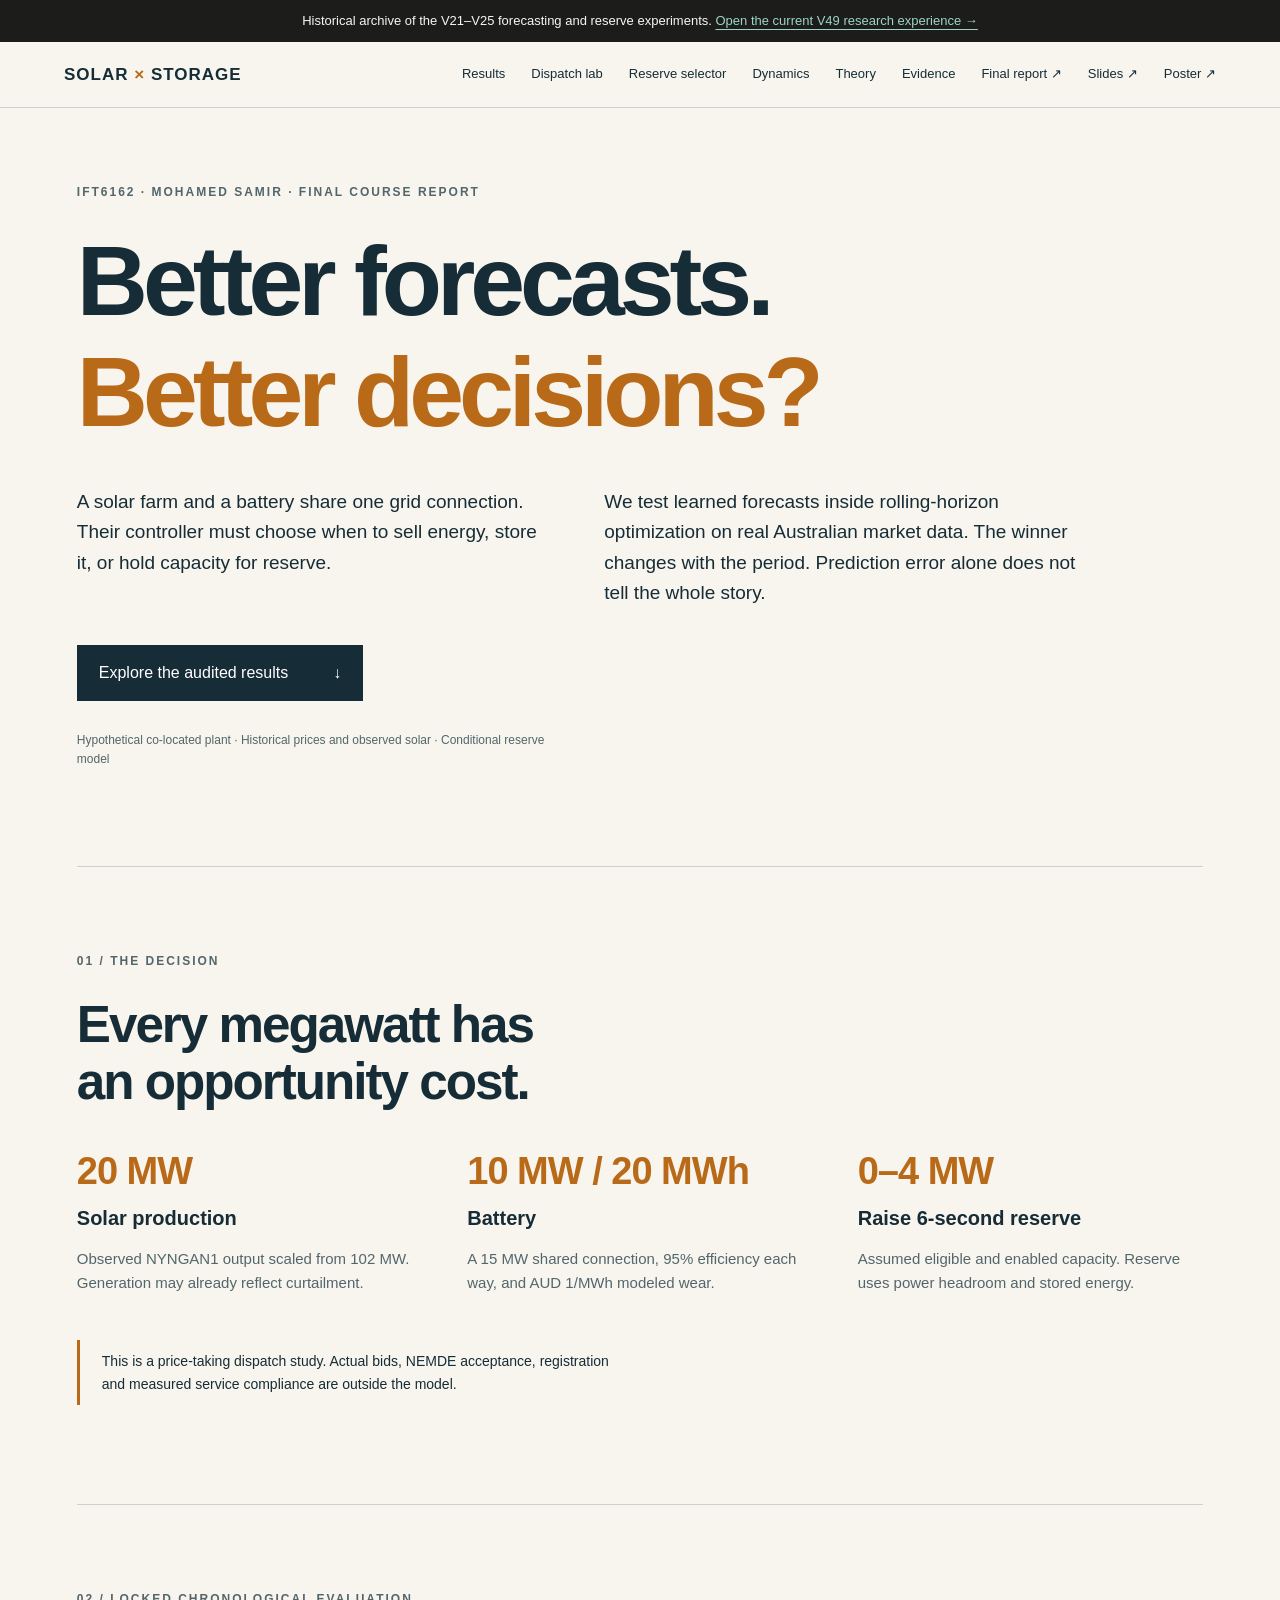
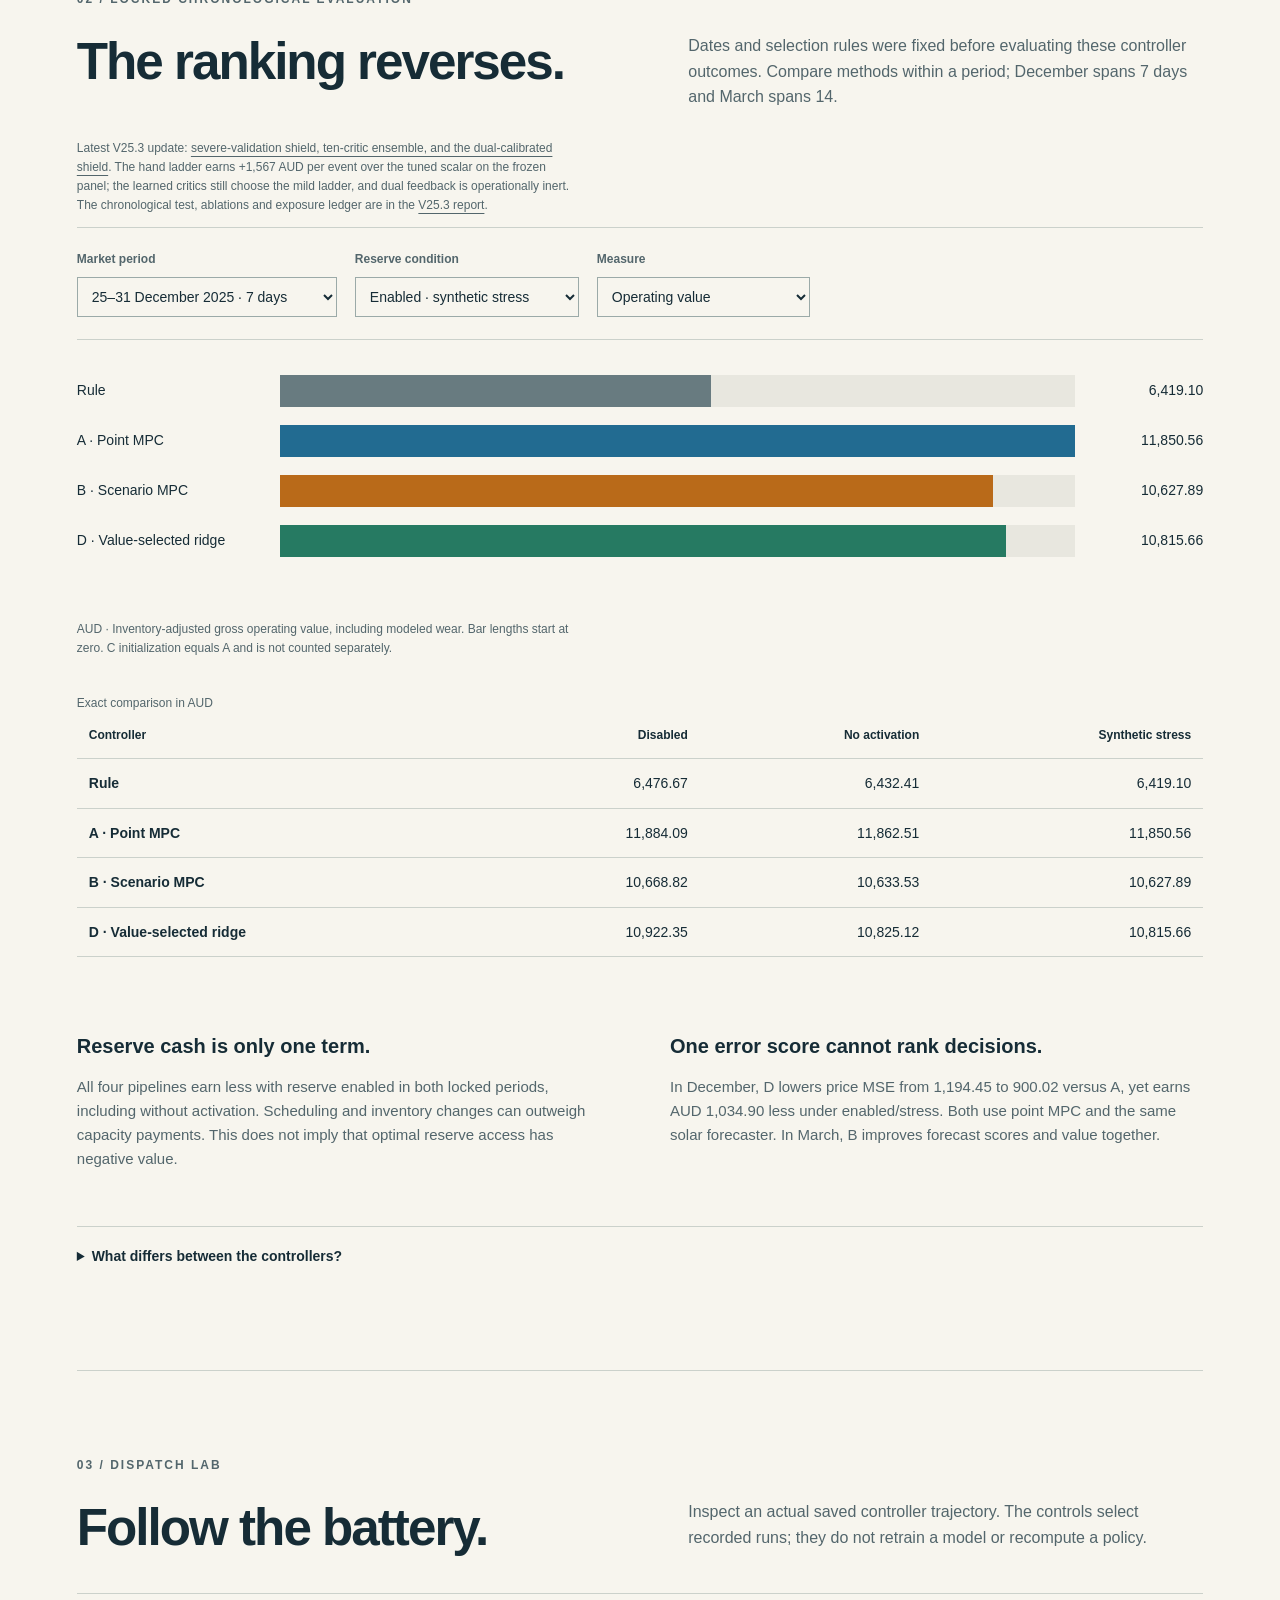
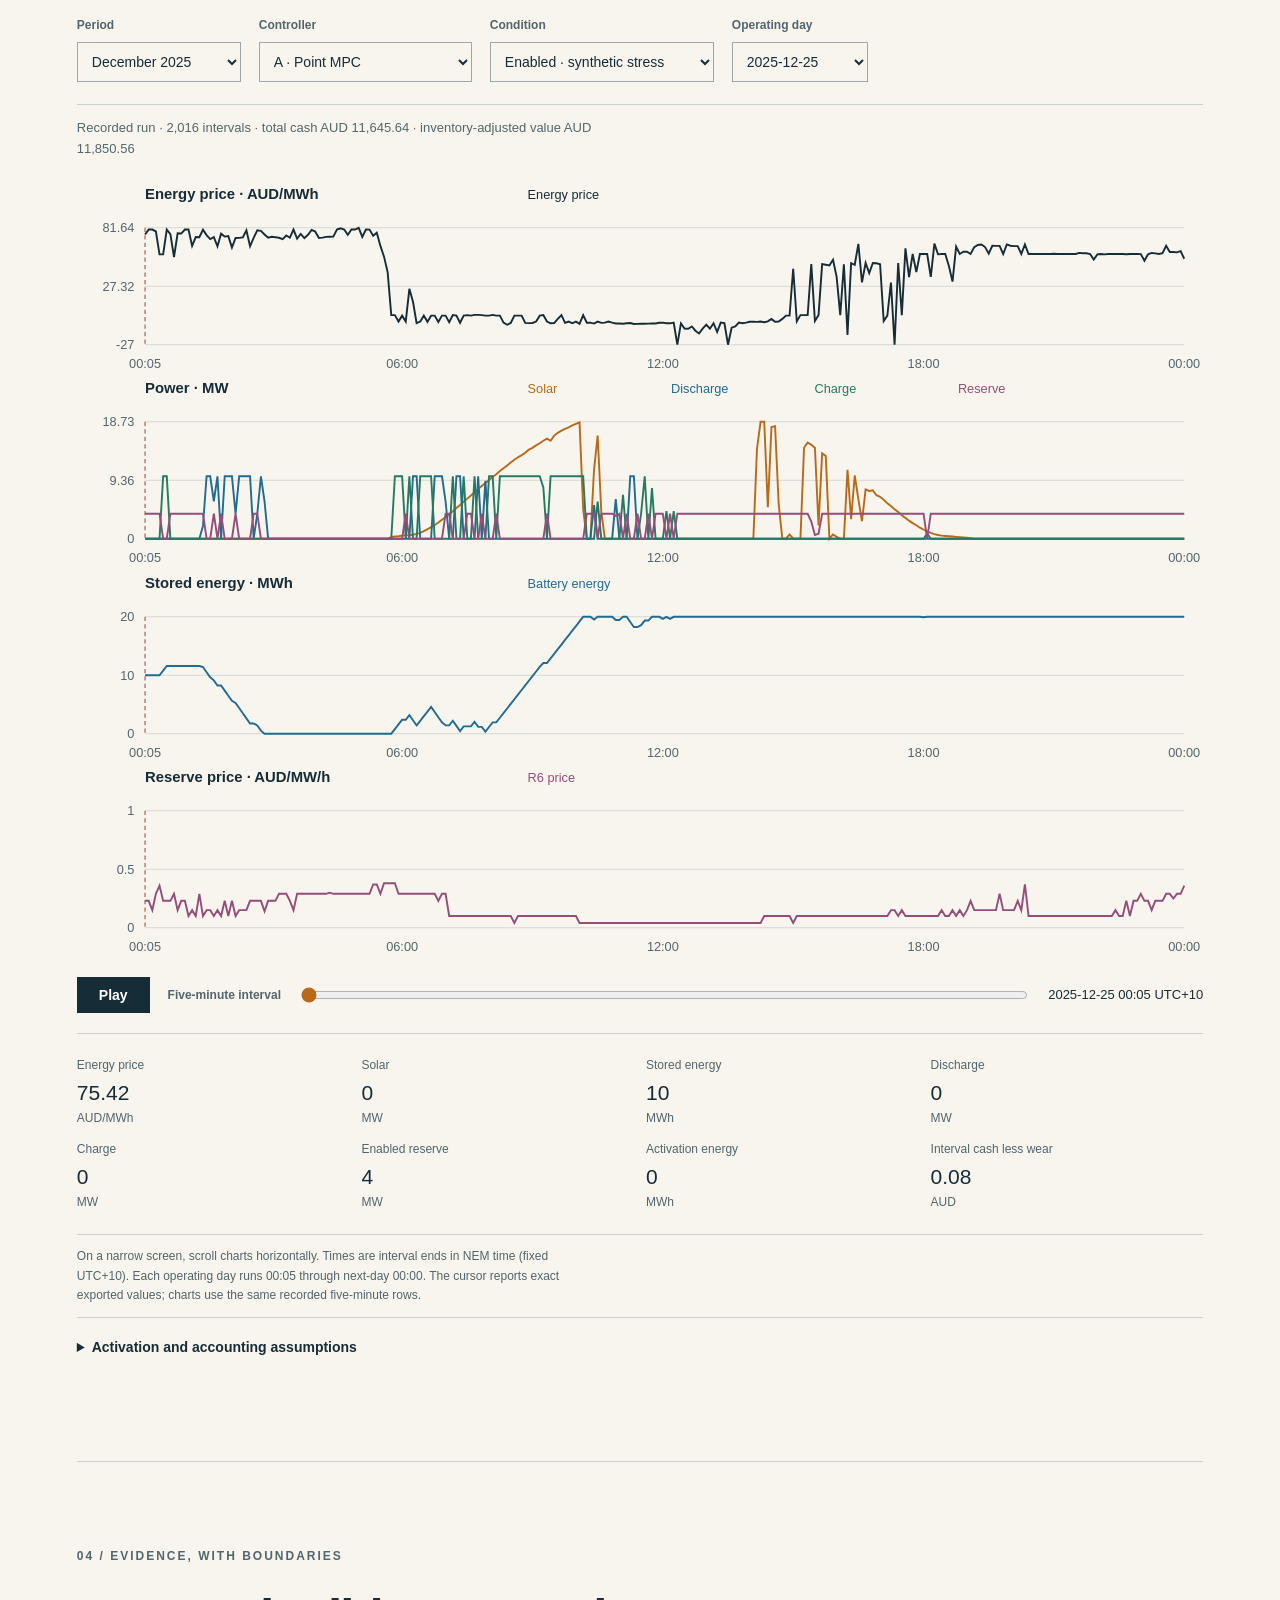
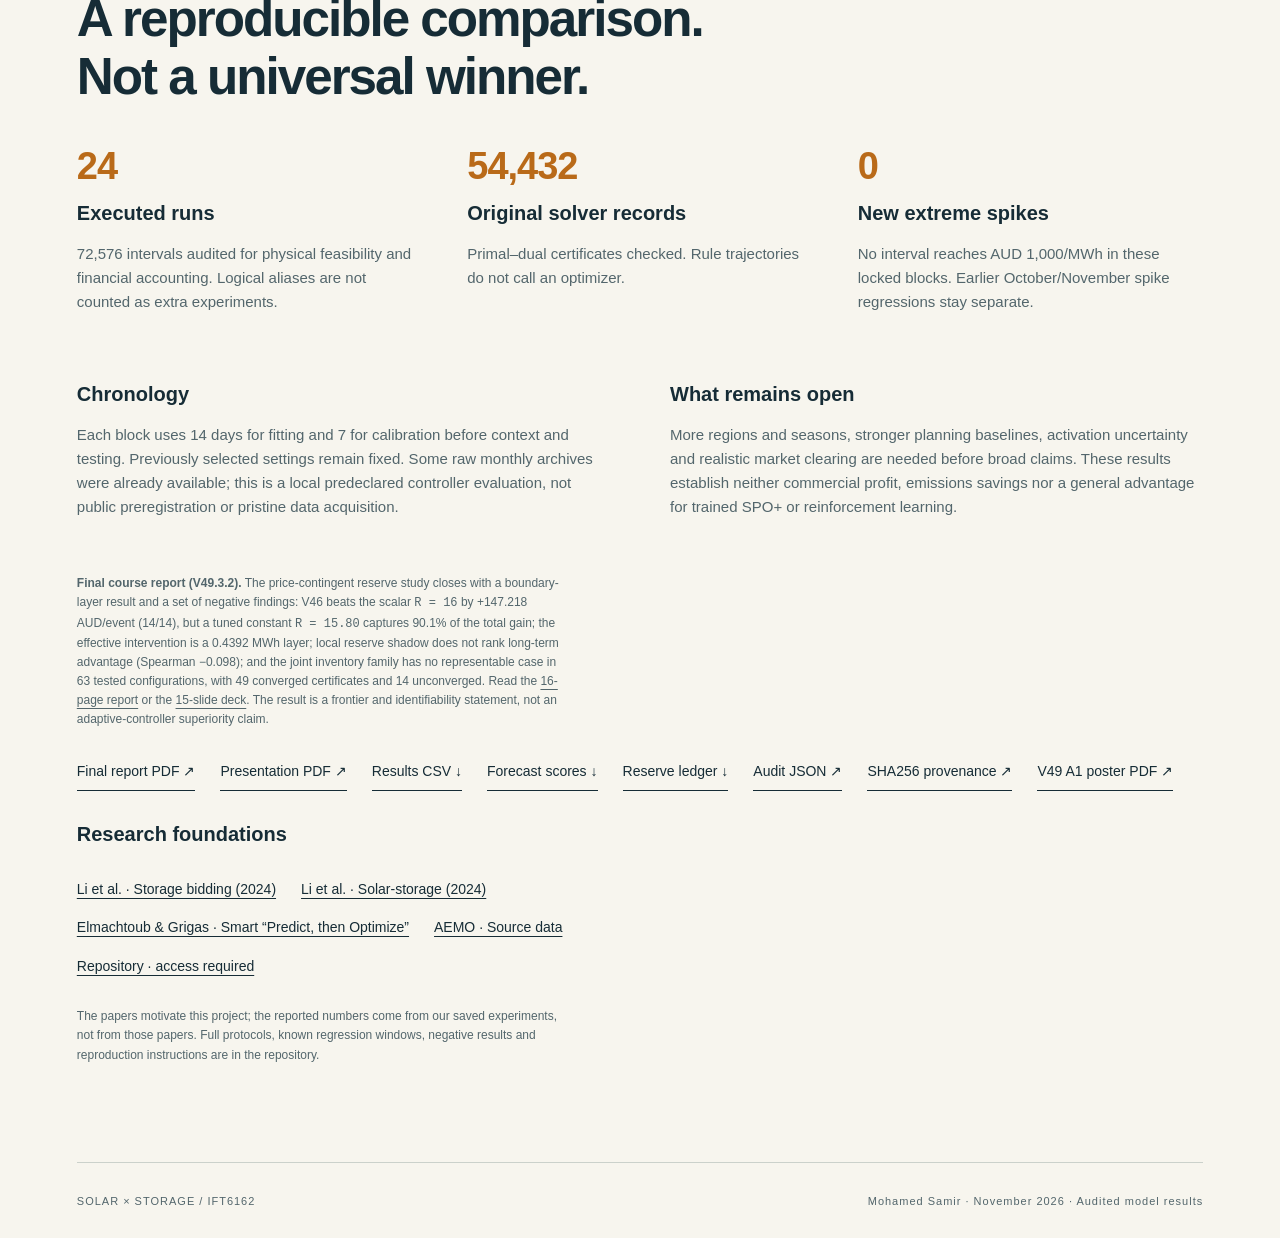
==== archive.html @ 6bae29d2 "V49.3.2 interactive research site" ====
<!doctype html>
<html lang="en">
<head><meta charset="utf-8"><meta name="viewport" content="width=device-width, initial-scale=1"><meta name="description" content="An audited study of solar and battery decisions under market uncertainty, with interactive results, a reserve selector, a dynamics lab and five-minute dispatch replay."><title>Archive — Solar × Storage</title><link rel="icon" href="data:image/svg+xml,%3Csvg xmlns='http://www.w3.org/2000/svg' viewBox='0 0 64 64'%3E%3Crect width='64' height='64' rx='10' fill='%23162c36'/%3E%3Ccircle cx='32' cy='32' r='15' fill='none' stroke='%23b96a19' stroke-width='5'/%3E%3Cpath d='M32 12v8M32 44v8M12 32h8M44 32h8' stroke='%23f7f5ee' stroke-width='4'/%3E%3C/svg%3E"><link rel="stylesheet" href="style.css"><script defer src="app.js"></script></head>
<body>
<div style="background:#1c1c1a;color:#f7f6f3;padding:12px 22px;font:13px/1.4 Helvetica,Arial,sans-serif;text-align:center">Historical archive of the V21–V25 forecasting and reserve experiments. <a href="index.html" style="color:#9ed3c8;text-decoration:underline">Open the current V49 research experience →</a></div>
<header><a class="wordmark" href="#">SOLAR <span>×</span> STORAGE</a><nav aria-label="Main"><a href="#results">Results</a><a href="#replay">Dispatch lab</a><a href="reserve_selector.html">Reserve selector</a><a href="dynamics.html">Dynamics</a><a href="theory.html">Theory</a><a href="#protocol">Evidence</a><a href="downloads/final_report.pdf">Final report ↗</a><a href="downloads/presentation.pdf">Slides ↗</a><a href="downloads/solar-storage-poster.pdf">Poster ↗</a></nav></header>
<main>
<section class="hero"><p class="eyebrow">IFT6162 · Mohamed Samir · Final course report</p><h1>Better forecasts.<br><em>Better decisions?</em></h1><div class="intro"><p>A solar farm and a battery share one grid connection. Their controller must choose when to sell energy, store it, or hold capacity for reserve.</p><p>We test learned forecasts inside rolling-horizon optimization on real Australian market data. The winner changes with the period. Prediction error alone does not tell the whole story.</p></div><a class="button" href="#results">Explore the audited results <span>↓</span></a><p class="caption">Hypothetical co-located plant · Historical prices and observed solar · Conditional reserve model</p></section>
<section class="question"><p class="eyebrow">01 / The decision</p><h2>Every megawatt has<br>an opportunity cost.</h2><div class="three"><article><span class="number">20 MW</span><h3>Solar production</h3><p>Observed NYNGAN1 output scaled from 102 MW. Generation may already reflect curtailment.</p></article><article><span class="number">10 MW / 20 MWh</span><h3>Battery</h3><p>A 15 MW shared connection, 95% efficiency each way, and AUD 1/MWh modeled wear.</p></article><article><span class="number">0–4 MW</span><h3>Raise 6-second reserve</h3><p>Assumed eligible and enabled capacity. Reserve uses power headroom and stored energy.</p></article></div><p class="note">This is a price-taking dispatch study. Actual bids, NEMDE acceptance, registration and measured service compliance are outside the model.</p></section>
<section id="results"><p class="eyebrow">02 / Locked chronological evaluation</p><div class="sectionhead"><h2>The ranking reverses.</h2><p>Dates and selection rules were fixed before evaluating these controller outcomes. Compare methods within a period; December spans 7 days and March spans 14.</p></div><p class="caption">Latest V25.3 update: <a href="theory.html">severe-validation shield, ten-critic ensemble, and the dual-calibrated shield</a>. The hand ladder earns +1,567 AUD per event over the tuned scalar on the frozen panel; the learned critics still choose the mild ladder, and dual feedback is operationally inert. The chronological test, ablations and exposure ledger are in the <a href="https://github.com/mohamedsamirx/RL_Final_Project/blob/main/reports/v25_3/README.md">V25.3 report</a>.</p>
<div class="controls"><label>Market period<select id="period"><option value="december_confirmatory">25–31 December 2025 · 7 days</option><option value="march_confirmatory">15–28 March 2026 · 14 days</option></select></label><label>Reserve condition<select id="condition"><option value="on_stress_value_aud">Enabled · synthetic stress</option><option value="on_none_value_aud">Enabled · no activation</option><option value="off_value_aud">Disabled</option></select></label><label>Measure<select id="measure"><option value="value">Operating value</option><option value="effect">Enabled minus disabled</option></select></label></div>
<div id="resultChart" class="resultchart" aria-label="Controller operating value comparison"></div><p class="caption" id="resultCaption"></p><div class="scroll"><table id="resultTable"><caption>Exact comparison in AUD</caption><thead><tr><th scope="col">Controller</th><th scope="col">Disabled</th><th scope="col">No activation</th><th scope="col">Synthetic stress</th></tr></thead><tbody></tbody></table></div>
<div class="findings"><article><h3>Reserve cash is only one term.</h3><p>All four pipelines earn less with reserve enabled in both locked periods, including without activation. Scheduling and inventory changes can outweigh capacity payments. This does not imply that optimal reserve access has negative value.</p></article><article><h3>One error score cannot rank decisions.</h3><p>In December, D lowers price MSE from 1,194.45 to 900.02 versus A, yet earns AUD 1,034.90 less under enabled/stress. Both use point MPC and the same solar forecaster. In March, B improves forecast scores and value together.</p></article></div>
<details><summary>What differs between the controllers?</summary><dl><dt>Rule</dt><dd>Training-price quantile rule (0.4 / 0.6), with idle reserve.</dd><dt>A · Point MPC</dt><dd>Ridge price forecast (α = 100), deterministic rolling-horizon MILP.</dd><dt>B · Scenario MPC</dt><dd>Eight joint energy/reserve/solar scenarios, ensemble copula coupling, CVaR α = 0.75 and risk weight 0.25. Fully matured residuals update causally.</dd><dt>D · Value-selected ridge</dt><dd>Price ridge α = 10,000, selected using earlier September validation value; same point planner and solar forecaster as A.</dd><dt>C · SPO+ selection</dt><dd>The predeclared three-seed selector chose initialization. All seeds equal A here, with zero new gradient updates. C is an alias, not an independent success for trained decision-focused learning.</dd></dl><p>All planners replan every five minutes with a six-hour horizon. A/B compares complete pipelines, including centering and risk; it does not isolate probabilistic information alone.</p></details></section>
<section id="replay"><p class="eyebrow">03 / Dispatch lab</p><div class="sectionhead"><h2>Follow the battery.</h2><p>Inspect an actual saved controller trajectory. The controls select recorded runs; they do not retrain a model or recompute a policy.</p></div><div class="controls"><label>Period<select id="replayPeriod"><option value="december_confirmatory">December 2025</option><option value="march_confirmatory">March 2026</option></select></label><label>Controller<select id="controller"><option value="A_point">A · Point MPC</option><option value="B_scenario">B · Scenario MPC</option><option value="D_value_ridge">D · Value-selected ridge</option><option value="rule">Rule</option></select></label><label>Condition<select id="replayCase"><option value="on_synthetic_stress">Enabled · synthetic stress</option><option value="on_none">Enabled · no activation</option><option value="off_none">Reserve disabled</option></select></label><label>Operating day<select id="day"></select></label></div><p id="loading" role="status" aria-live="polite"></p><div id="charts" class="charts"></div><div class="scrub"><button id="play" type="button" aria-label="Play recorded dispatch">Play</button><label for="step">Five-minute interval</label><input id="step" type="range" min="0" max="287" value="0"><output id="clock" for="step"></output></div><div id="readout" class="readout" aria-live="off"></div><p class="caption">On a narrow screen, scroll charts horizontally. Times are interval ends in NEM time (fixed UTC+10). Each operating day runs 00:05 through next-day 00:00. The cursor reports exact exported values; charts use the same recorded five-minute rows.</p><details><summary>Activation and accounting assumptions</summary><p>Synthetic stress calls the full enabled reserve for 300 seconds at interval-ending 12:00, 12:05 and 12:10, plus 57 full-power-equivalent seconds at 18:00. This is a constructed stress pattern, not historical activation or an estimated contingency rate.</p><p>Activation energy enters export and energy cash once, reduces stored energy through discharge efficiency, and incurs wear. Capacity payment is reserve price × enabled MW × 1/12 hour. The 300-second energy guard is a conservative model envelope, not a claim about mandatory R6 sustain duration.</p><p>Operating value = energy cash + reserve capacity cash − modeled wear + terminal inventory change valued at a common training-median price within each block. Capex, network loss factors, recovery charges, PFR/FPP and detailed aging are excluded.</p></details></section>
<section id="protocol"><p class="eyebrow">04 / Evidence, with boundaries</p><h2>A reproducible comparison.<br>Not a universal winner.</h2><div class="three"><article><span class="number">24</span><h3>Executed runs</h3><p>72,576 intervals audited for physical feasibility and financial accounting. Logical aliases are not counted as extra experiments.</p></article><article><span class="number">54,432</span><h3>Original solver records</h3><p>Primal–dual certificates checked. Rule trajectories do not call an optimizer.</p></article><article><span class="number">0</span><h3>New extreme spikes</h3><p>No interval reaches AUD 1,000/MWh in these locked blocks. Earlier October/November spike regressions stay separate.</p></article></div><div class="findings"><article><h3>Chronology</h3><p>Each block uses 14 days for fitting and 7 for calibration before context and testing. Previously selected settings remain fixed. Some raw monthly archives were already available; this is a local predeclared controller evaluation, not public preregistration or pristine data acquisition.</p></article><article><h3>What remains open</h3><p>More regions and seasons, stronger planning baselines, activation uncertainty and realistic market clearing are needed before broad claims. These results establish neither commercial profit, emissions savings nor a general advantage for trained SPO+ or reinforcement learning.</p></article></div>
<p class="caption"><strong>Final course report (V49.3.2).</strong> The price-contingent reserve study closes with a boundary-layer result and a set of negative findings: V46 beats the scalar <code>R = 16</code> by +147.218 AUD/event (14/14), but a tuned constant <code>R = 15.80</code> captures 90.1% of the total gain; the effective intervention is a 0.4392 MWh layer; local reserve shadow does not rank long-term advantage (Spearman −0.098); and the joint inventory family has no representable case in 63 tested configurations, with 49 converged certificates and 14 unconverged. Read the <a href="downloads/final_report.pdf">16-page report</a> or the <a href="downloads/presentation.pdf">15-slide deck</a>. The result is a frontier and identifiability statement, not an adaptive-controller superiority claim.</p>
<div class="downloads"><a href="downloads/final_report.pdf">Final report PDF ↗</a><a href="downloads/presentation.pdf">Presentation PDF ↗</a><a href="downloads/comparison.csv" download>Results CSV ↓</a><a href="downloads/forecast_summary.csv" download>Forecast scores ↓</a><a href="downloads/value_decomposition.csv" download>Reserve ledger ↓</a><a href="downloads/verification.json">Audit JSON ↗</a><a href="data/provenance.json">SHA256 provenance ↗</a><a href="downloads/solar-storage-poster.pdf">V49 A1 poster PDF ↗</a></div>
<h3>Research foundations</h3><p class="sources"><a href="https://arxiv.org/abs/2402.19110">Li et al. · Storage bidding (2024)</a><a href="https://arxiv.org/abs/2401.15853">Li et al. · Solar-storage (2024)</a><a href="https://arxiv.org/abs/1710.08005">Elmachtoub & Grigas · Smart “Predict, then Optimize”</a><a href="https://aemo.com.au/energy-systems/electricity/national-electricity-market-nem/data-nem/aggregated-data">AEMO · Source data</a><a href="https://github.com/mohamedsamirx/RL_Final_Project">Repository · access required</a></p><p class="caption">The papers motivate this project; the reported numbers come from our saved experiments, not from those papers. Full protocols, known regression windows, negative results and reproduction instructions are in the repository.</p></section>
</main><footer><span>SOLAR × STORAGE / IFT6162</span><span>Mohamed Samir · November 2026 · Audited model results</span></footer>
</body></html>
---- style.css ----
:root{--paper:#f7f5ee;--ink:#162c36;--muted:#53666c;--line:#cbd1cb;--gold:#b96a19;--blue:#226b91;--green:#267a62;--red:#ae4937}*{box-sizing:border-box}html{scroll-behavior:smooth;scroll-padding-top:85px}body{margin:0;background:var(--paper);color:var(--ink);font:16px/1.6 'DM Sans',sans-serif}header{display:flex;justify-content:space-between;align-items:center;padding:22px 5vw;border-bottom:1px solid var(--line);background:var(--paper);position:sticky;top:0;z-index:3}a{color:inherit;text-underline-offset:4px}a:hover{color:var(--gold)}a:focus-visible,button:focus-visible,input:focus-visible,select:focus-visible,summary:focus-visible{outline:3px solid var(--blue);outline-offset:5px}.wordmark{font:800 17px 'Manrope',sans-serif;letter-spacing:1px;text-decoration:none}.wordmark span{color:var(--gold)}nav{display:flex;gap:26px;font-size:13px}nav a{text-decoration:none}main{max-width:1360px;margin:auto;padding:0 6vw}section{padding:85px 0;border-bottom:1px solid var(--line)}.hero{padding-top:75px}.eyebrow{font-size:12px;letter-spacing:2px;text-transform:uppercase;font-weight:700;color:var(--muted);margin:0 0 24px}h1,h2,h3{font-family:'Manrope',sans-serif;line-height:1.12}h1{font-size:clamp(48px,7.7vw,104px);font-weight:600;letter-spacing:-5px;margin:0 0 40px}h1 em{font-style:normal;color:var(--gold)}h2{font-size:clamp(32px,4vw,52px);letter-spacing:-2px;margin:0 0 36px;font-weight:600}h3{font-size:20px;line-height:1.35;margin:12px 0}p{max-width:74ch}.intro{display:grid;grid-template-columns:1fr 1fr;gap:55px;max-width:1000px;font-size:19px}.intro p{margin-top:0}.button{display:inline-flex;gap:45px;background:var(--ink);color:white;padding:15px 22px;text-decoration:none;margin:18px 0}.button:hover{background:var(--blue);color:white}.caption{font-size:12px;color:var(--muted)}.three{display:grid;grid-template-columns:repeat(3,1fr);gap:45px;margin-top:40px}.number{font:600 clamp(24px,3vw,38px) 'Manrope',sans-serif;color:var(--gold);letter-spacing:-1px}.three p,.findings p{color:var(--muted);font-size:15px}.note{border-left:3px solid var(--gold);padding:10px 22px;margin-top:30px;font-size:14px}.sectionhead{display:grid;grid-template-columns:1.1fr 1fr;gap:45px;align-items:start}.sectionhead p{margin:0;color:var(--muted)}.controls{display:flex;flex-wrap:wrap;gap:18px;padding:22px 0;border-top:1px solid var(--line);border-bottom:1px solid var(--line)}label{font-size:12px;font-weight:700;color:var(--muted);display:flex;flex-direction:column;gap:7px}select{font:14px 'DM Sans',sans-serif;color:var(--ink);border:1px solid #9baaa8;background:transparent;padding:10px 32px 10px 10px;max-width:100%;border-radius:0}button{font:600 14px 'DM Sans',sans-serif;border:0;background:var(--ink);color:white;padding:10px 22px;cursor:pointer}.resultchart{margin:35px 0 15px;min-height:230px}.barrow{display:grid;grid-template-columns:185px 1fr 110px;gap:18px;align-items:center;margin:18px 0;font-size:14px}.bartrack{height:32px;background:#e8e7df;position:relative}.barfill{height:100%;min-width:2px;transition:width .3s}.barvalue{text-align:right;font-variant-numeric:tabular-nums}.scroll{overflow:auto}table{width:100%;border-collapse:collapse;font-size:14px;margin:24px 0}caption{text-align:left;color:var(--muted);font-size:12px}th,td{padding:13px 12px;border-bottom:1px solid var(--line);text-align:right;white-space:nowrap}th:first-child,td:first-child{text-align:left}thead{font-size:12px}td{font-variant-numeric:tabular-nums}.findings{display:grid;grid-template-columns:1fr 1fr;gap:60px;margin:40px 0}details{border-top:1px solid var(--line);padding:18px 0;font-size:14px}summary{cursor:pointer;font-weight:700}details p{color:var(--muted)}dt{font-weight:700;margin-top:18px}dd{margin:5px 0;color:var(--muted)}.charts svg{width:100%;display:block;height:auto}.charts{margin-top:20px}.scrub{display:flex;align-items:center;gap:18px;flex-wrap:wrap;padding:20px 0}.scrub label{display:block}.scrub input{flex:1;min-width:150px;accent-color:var(--gold)}output{font-size:13px;font-variant-numeric:tabular-nums}.readout{display:grid;grid-template-columns:repeat(4,1fr);gap:12px;padding:22px 0;border-top:1px solid var(--line);border-bottom:1px solid var(--line)}.readout span{font-size:12px;color:var(--muted);display:block}.readout strong{font-size:21px;font-weight:500;font-variant-numeric:tabular-nums}.downloads,.sources{display:flex;flex-wrap:wrap;gap:16px 25px;margin:30px 0;font-size:14px}.downloads a{padding-bottom:8px;border-bottom:1px solid var(--ink);text-decoration:none}footer{display:flex;justify-content:space-between;padding:30px 6vw;gap:20px;font-size:11px;letter-spacing:1px;color:var(--muted)}#loading{font-size:13px;color:var(--muted);min-height:21px}@media(max-width:700px){header{padding:17px 5vw;align-items:start;gap:12px}.wordmark{font-size:13px}nav{gap:12px;font-size:11px;flex-wrap:wrap;justify-content:end;max-width:190px}main{padding:0 5vw}section{padding:55px 0}h1{letter-spacing:-2.5px}.hero{padding-top:50px}.intro,.three,.findings,.sectionhead{grid-template-columns:1fr;gap:20px}.intro{font-size:17px}.three{gap:20px}.three article{border-top:1px solid var(--line);padding-top:18px}.three p{margin:8px 0}.controls{gap:13px}.controls label{flex:1;min-width:140px}select{font-size:12px}.barrow{grid-template-columns:108px 1fr 83px;gap:9px;font-size:11px}.bartrack{height:28px}.readout{grid-template-columns:1fr 1fr}.readout strong{font-size:18px}.scrub{gap:12px}.scrub label{display:none}h2{letter-spacing:-1px}footer{flex-direction:column;gap:5px}}
@media(prefers-reduced-motion:reduce){html{scroll-behavior:auto}.barfill{transition:none}}

@media(max-width:700px){.charts{overflow-x:auto}.charts svg{width:760px;max-width:none}}
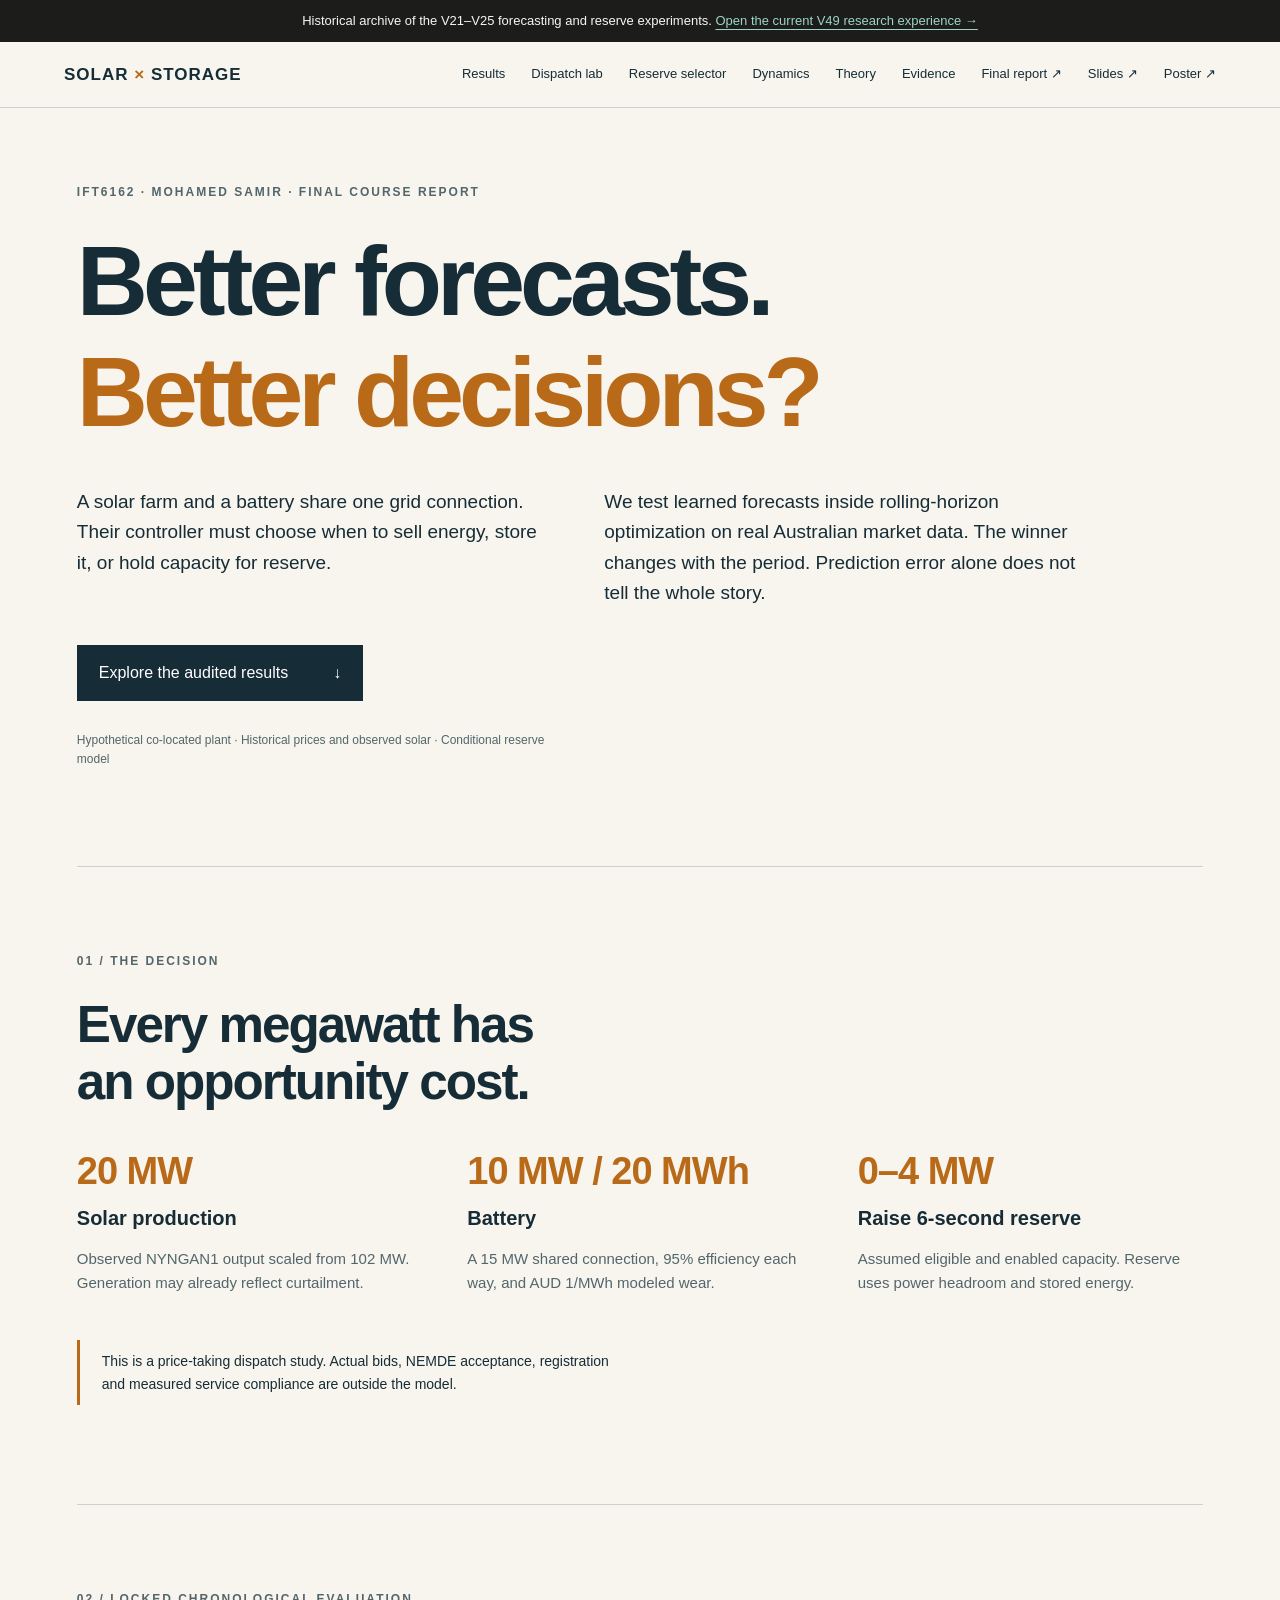
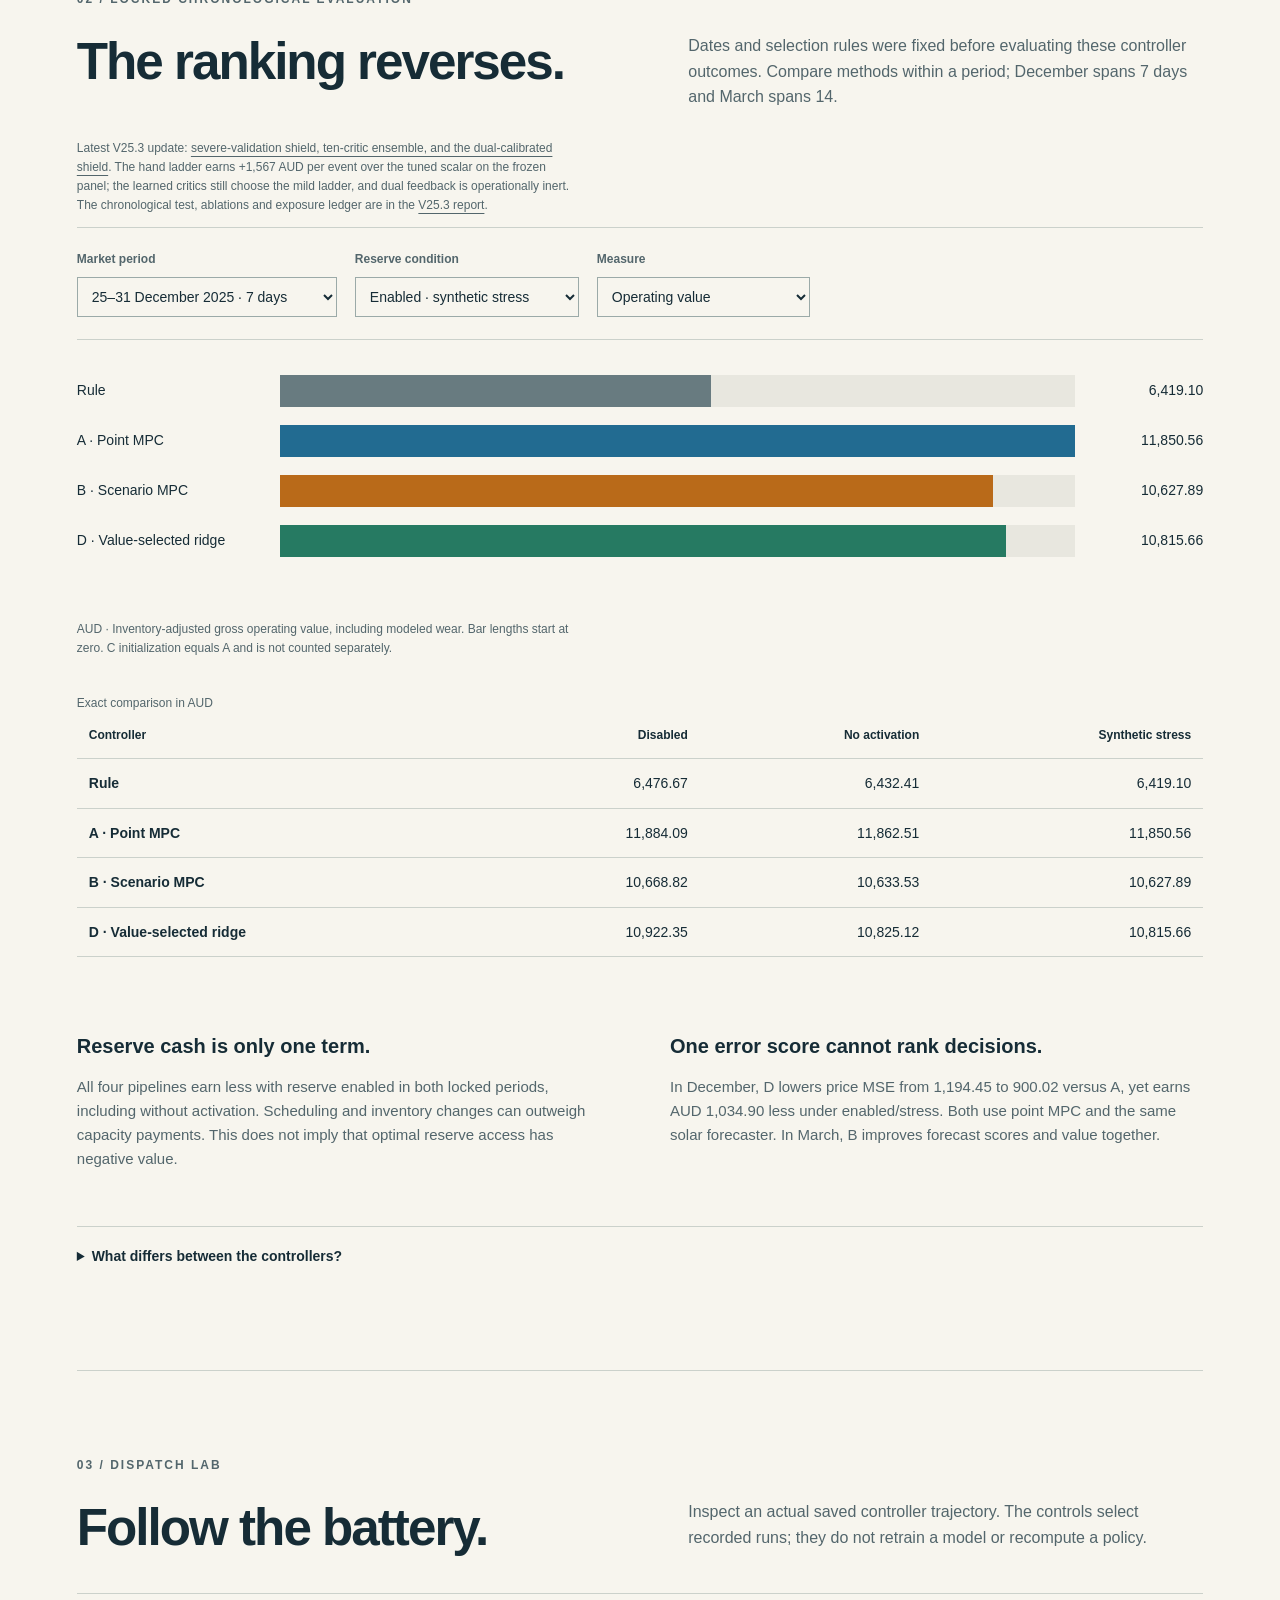
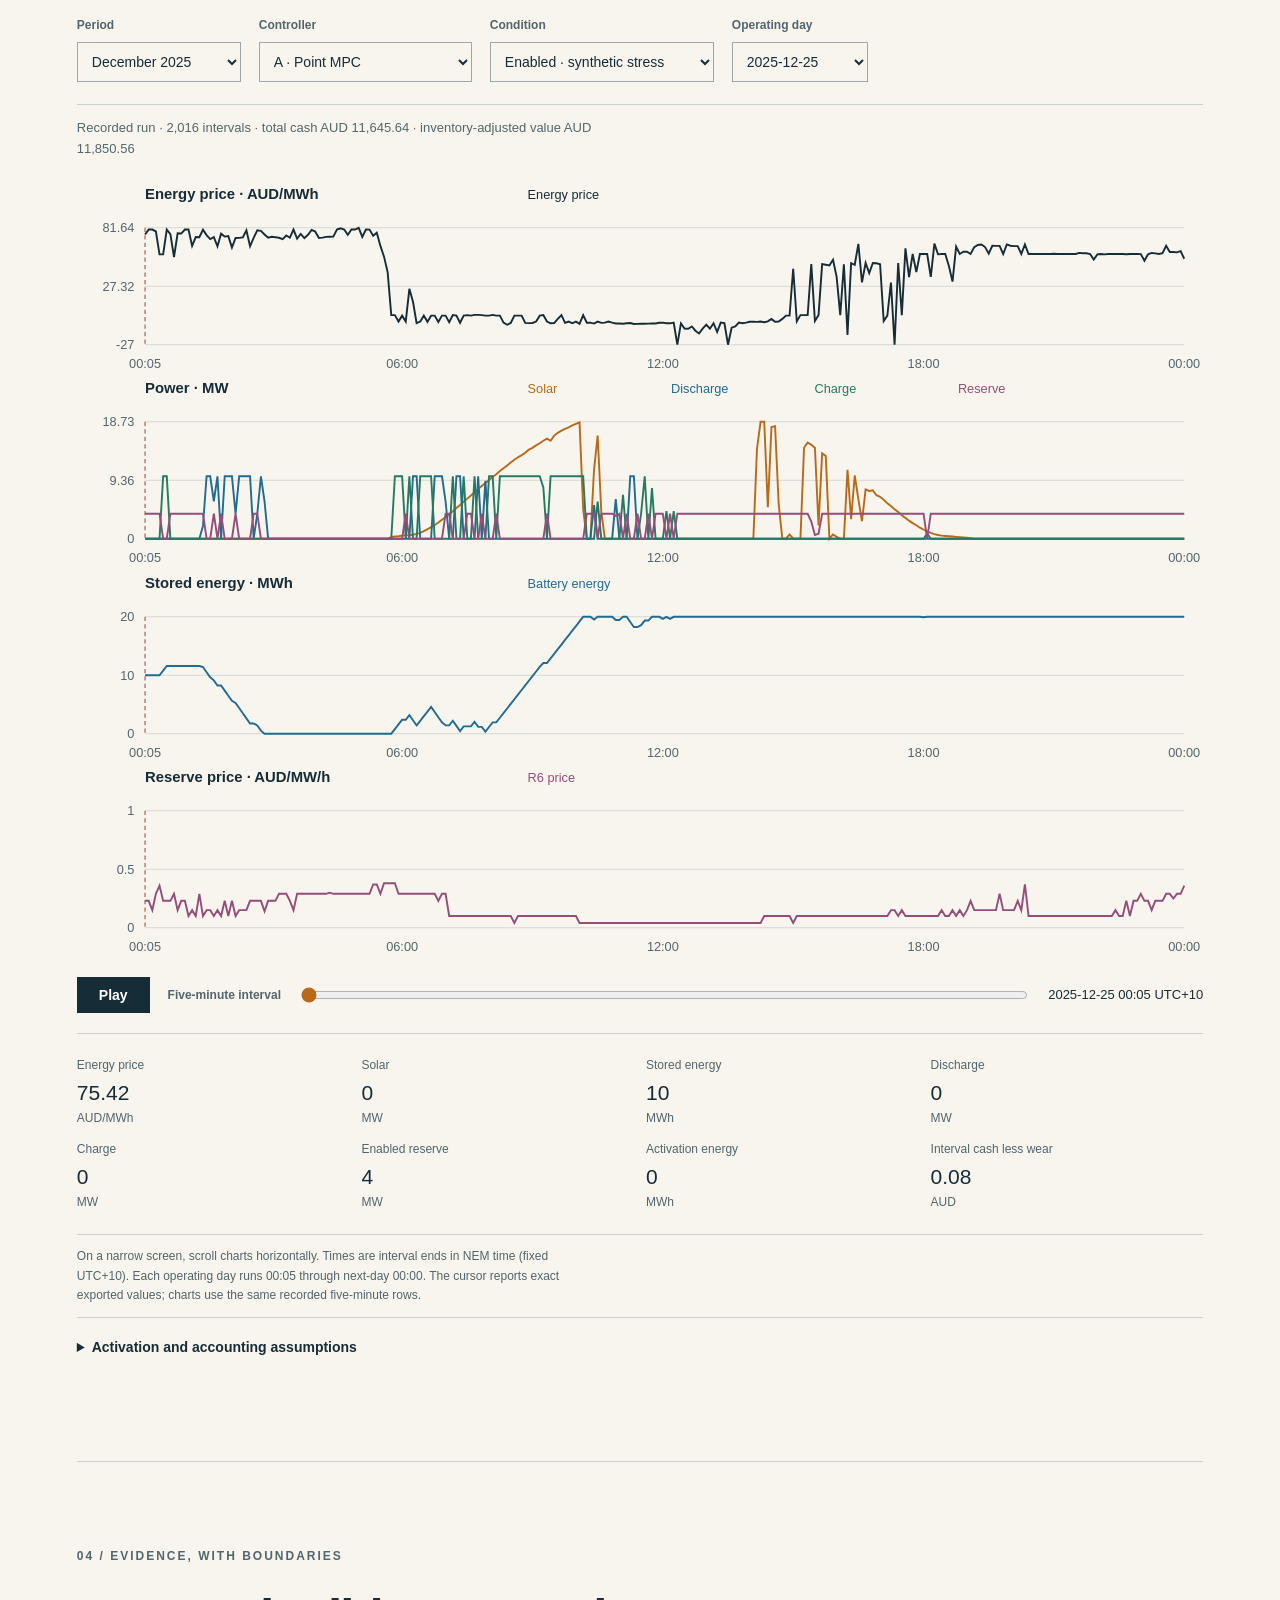
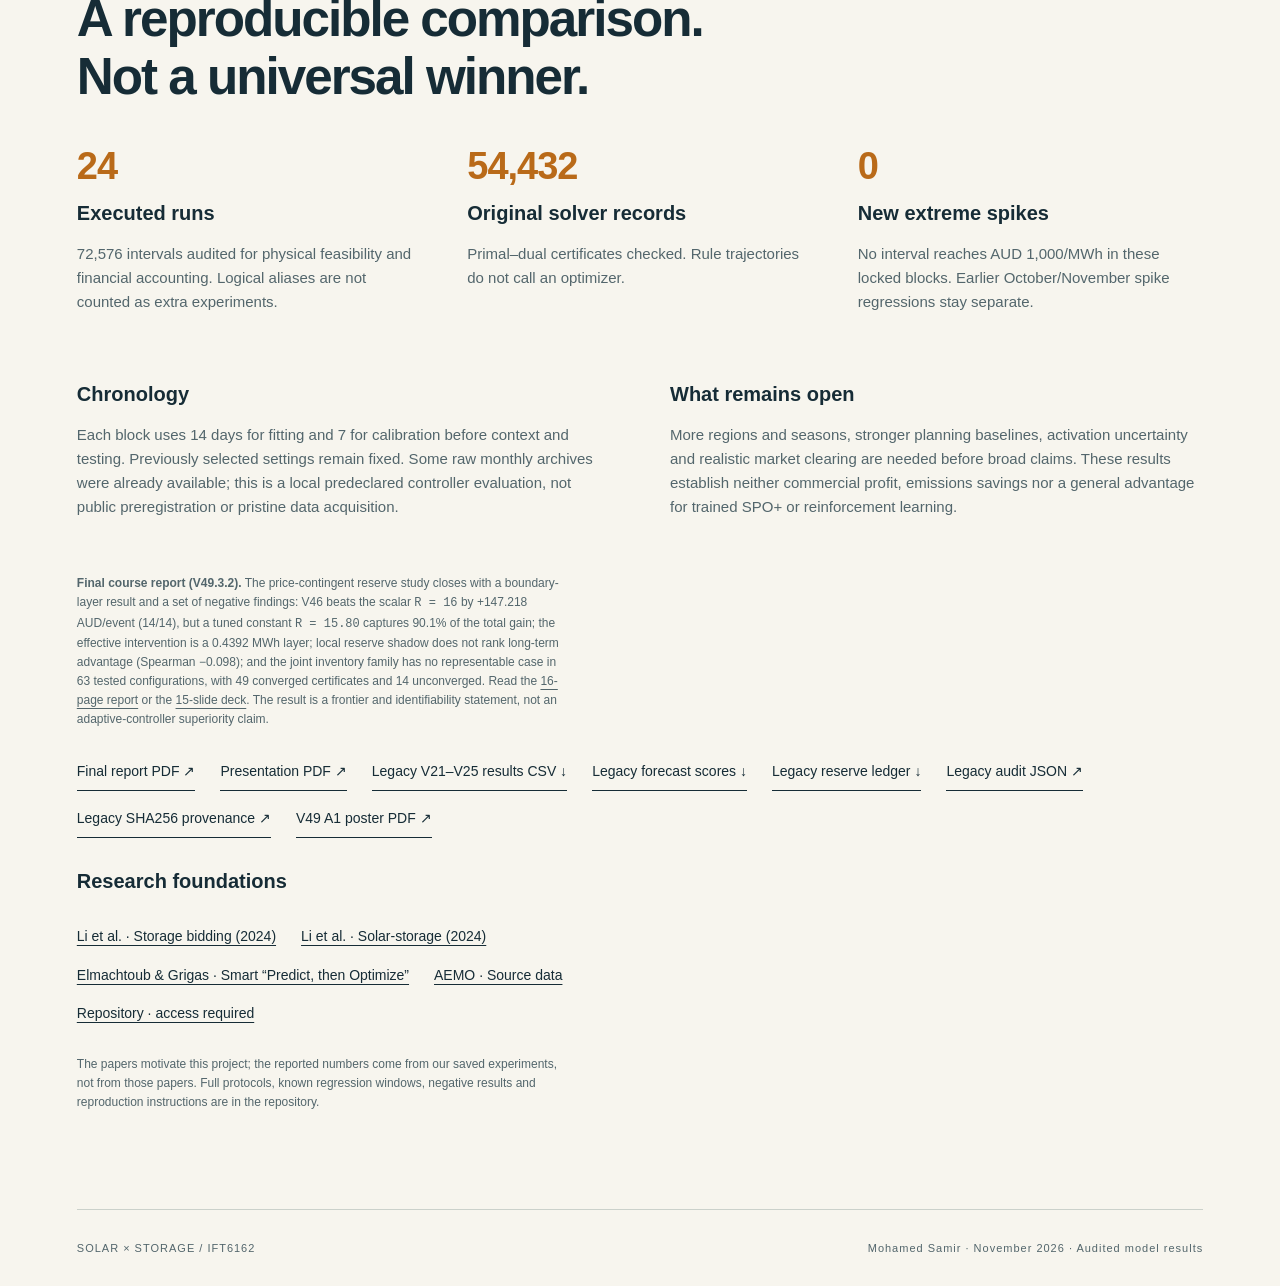
==== commit 17025a05: "Update V49 downloads and readable poster" ====
--- a/archive.html
+++ b/archive.html
@@ -15,7 +15,7 @@
 <section id="replay"><p class="eyebrow">03 / Dispatch lab</p><div class="sectionhead"><h2>Follow the battery.</h2><p>Inspect an actual saved controller trajectory. The controls select recorded runs; they do not retrain a model or recompute a policy.</p></div><div class="controls"><label>Period<select id="replayPeriod"><option value="december_confirmatory">December 2025</option><option value="march_confirmatory">March 2026</option></select></label><label>Controller<select id="controller"><option value="A_point">A · Point MPC</option><option value="B_scenario">B · Scenario MPC</option><option value="D_value_ridge">D · Value-selected ridge</option><option value="rule">Rule</option></select></label><label>Condition<select id="replayCase"><option value="on_synthetic_stress">Enabled · synthetic stress</option><option value="on_none">Enabled · no activation</option><option value="off_none">Reserve disabled</option></select></label><label>Operating day<select id="day"></select></label></div><p id="loading" role="status" aria-live="polite"></p><div id="charts" class="charts"></div><div class="scrub"><button id="play" type="button" aria-label="Play recorded dispatch">Play</button><label for="step">Five-minute interval</label><input id="step" type="range" min="0" max="287" value="0"><output id="clock" for="step"></output></div><div id="readout" class="readout" aria-live="off"></div><p class="caption">On a narrow screen, scroll charts horizontally. Times are interval ends in NEM time (fixed UTC+10). Each operating day runs 00:05 through next-day 00:00. The cursor reports exact exported values; charts use the same recorded five-minute rows.</p><details><summary>Activation and accounting assumptions</summary><p>Synthetic stress calls the full enabled reserve for 300 seconds at interval-ending 12:00, 12:05 and 12:10, plus 57 full-power-equivalent seconds at 18:00. This is a constructed stress pattern, not historical activation or an estimated contingency rate.</p><p>Activation energy enters export and energy cash once, reduces stored energy through discharge efficiency, and incurs wear. Capacity payment is reserve price × enabled MW × 1/12 hour. The 300-second energy guard is a conservative model envelope, not a claim about mandatory R6 sustain duration.</p><p>Operating value = energy cash + reserve capacity cash − modeled wear + terminal inventory change valued at a common training-median price within each block. Capex, network loss factors, recovery charges, PFR/FPP and detailed aging are excluded.</p></details></section>
 <section id="protocol"><p class="eyebrow">04 / Evidence, with boundaries</p><h2>A reproducible comparison.<br>Not a universal winner.</h2><div class="three"><article><span class="number">24</span><h3>Executed runs</h3><p>72,576 intervals audited for physical feasibility and financial accounting. Logical aliases are not counted as extra experiments.</p></article><article><span class="number">54,432</span><h3>Original solver records</h3><p>Primal–dual certificates checked. Rule trajectories do not call an optimizer.</p></article><article><span class="number">0</span><h3>New extreme spikes</h3><p>No interval reaches AUD 1,000/MWh in these locked blocks. Earlier October/November spike regressions stay separate.</p></article></div><div class="findings"><article><h3>Chronology</h3><p>Each block uses 14 days for fitting and 7 for calibration before context and testing. Previously selected settings remain fixed. Some raw monthly archives were already available; this is a local predeclared controller evaluation, not public preregistration or pristine data acquisition.</p></article><article><h3>What remains open</h3><p>More regions and seasons, stronger planning baselines, activation uncertainty and realistic market clearing are needed before broad claims. These results establish neither commercial profit, emissions savings nor a general advantage for trained SPO+ or reinforcement learning.</p></article></div>
 <p class="caption"><strong>Final course report (V49.3.2).</strong> The price-contingent reserve study closes with a boundary-layer result and a set of negative findings: V46 beats the scalar <code>R = 16</code> by +147.218 AUD/event (14/14), but a tuned constant <code>R = 15.80</code> captures 90.1% of the total gain; the effective intervention is a 0.4392 MWh layer; local reserve shadow does not rank long-term advantage (Spearman −0.098); and the joint inventory family has no representable case in 63 tested configurations, with 49 converged certificates and 14 unconverged. Read the <a href="downloads/final_report.pdf">16-page report</a> or the <a href="downloads/presentation.pdf">15-slide deck</a>. The result is a frontier and identifiability statement, not an adaptive-controller superiority claim.</p>
-<div class="downloads"><a href="downloads/final_report.pdf">Final report PDF ↗</a><a href="downloads/presentation.pdf">Presentation PDF ↗</a><a href="downloads/comparison.csv" download>Results CSV ↓</a><a href="downloads/forecast_summary.csv" download>Forecast scores ↓</a><a href="downloads/value_decomposition.csv" download>Reserve ledger ↓</a><a href="downloads/verification.json">Audit JSON ↗</a><a href="data/provenance.json">SHA256 provenance ↗</a><a href="downloads/solar-storage-poster.pdf">V49 A1 poster PDF ↗</a></div>
+<div class="downloads"><a href="downloads/final_report.pdf">Final report PDF ↗</a><a href="downloads/presentation.pdf">Presentation PDF ↗</a><a href="downloads/comparison.csv" download>Legacy V21–V25 results CSV ↓</a><a href="downloads/forecast_summary.csv" download>Legacy forecast scores ↓</a><a href="downloads/value_decomposition.csv" download>Legacy reserve ledger ↓</a><a href="downloads/verification.json">Legacy audit JSON ↗</a><a href="data/provenance.json">Legacy SHA256 provenance ↗</a><a href="downloads/solar-storage-poster.pdf">V49 A1 poster PDF ↗</a></div>
 <h3>Research foundations</h3><p class="sources"><a href="https://arxiv.org/abs/2402.19110">Li et al. · Storage bidding (2024)</a><a href="https://arxiv.org/abs/2401.15853">Li et al. · Solar-storage (2024)</a><a href="https://arxiv.org/abs/1710.08005">Elmachtoub & Grigas · Smart “Predict, then Optimize”</a><a href="https://aemo.com.au/energy-systems/electricity/national-electricity-market-nem/data-nem/aggregated-data">AEMO · Source data</a><a href="https://github.com/mohamedsamirx/RL_Final_Project">Repository · access required</a></p><p class="caption">The papers motivate this project; the reported numbers come from our saved experiments, not from those papers. Full protocols, known regression windows, negative results and reproduction instructions are in the repository.</p></section>
 </main><footer><span>SOLAR × STORAGE / IFT6162</span><span>Mohamed Samir · November 2026 · Audited model results</span></footer>
 </body></html>
